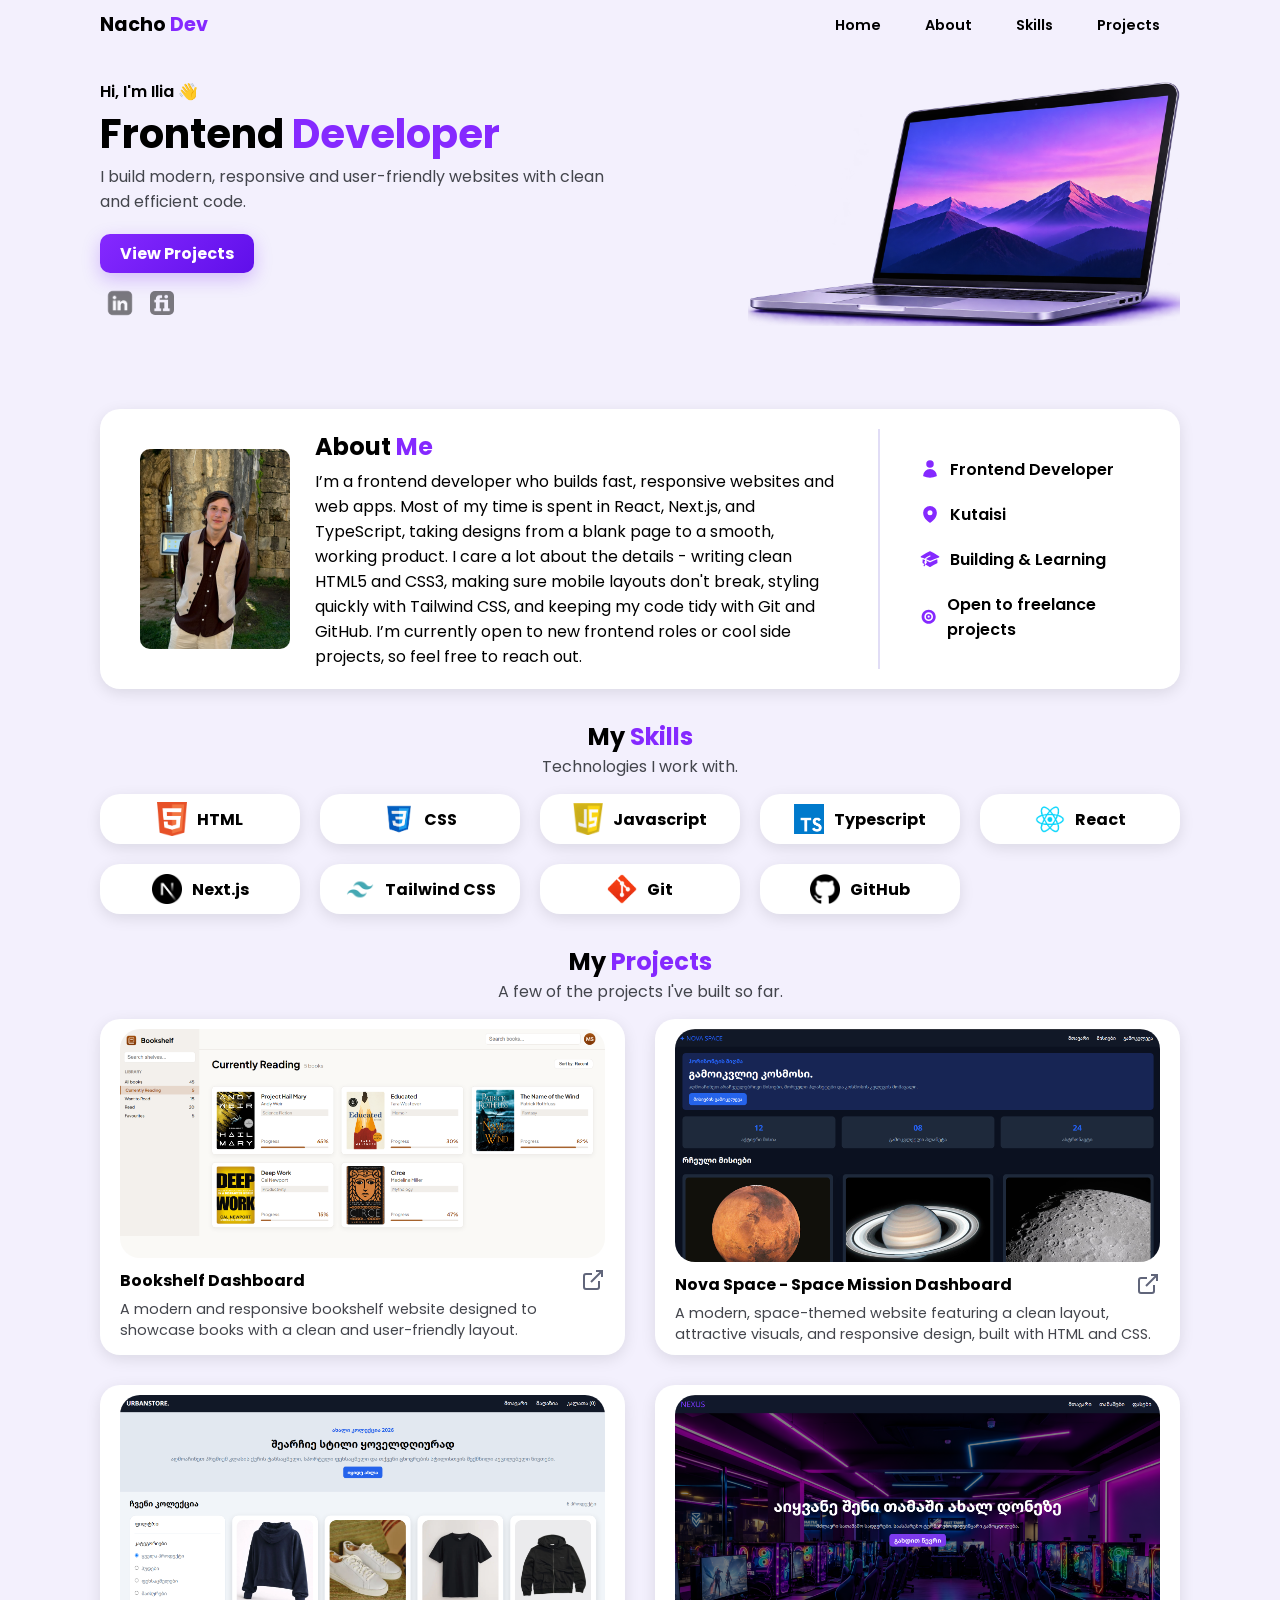
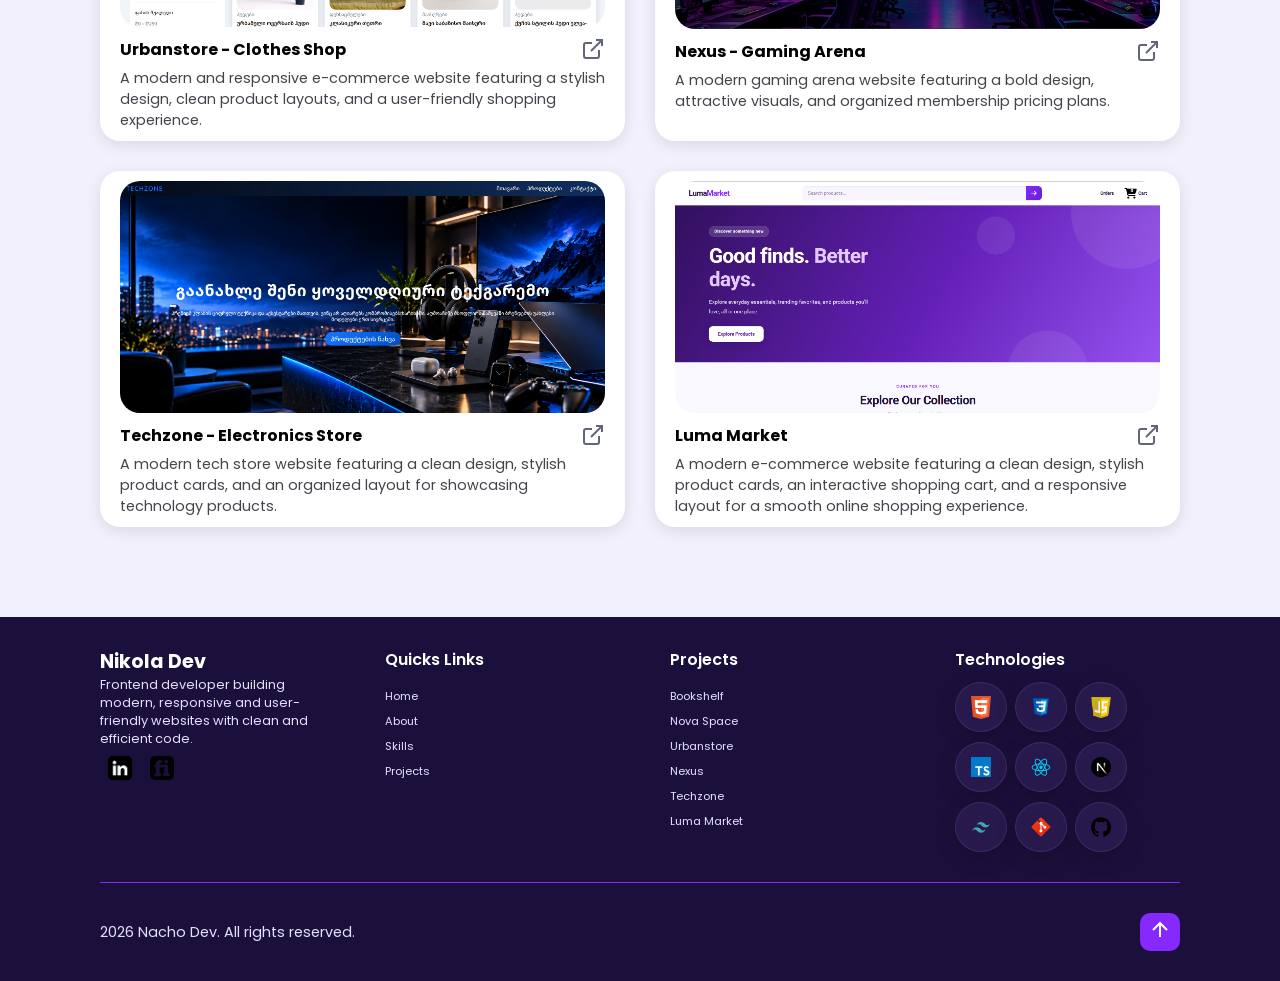
==== index.html @ 89478514 "Initial portfolio upload" ====
<!DOCTYPE html>
<html lang="en">
<head>
   <meta charset="UTF-8">
   <meta name="viewport" content="width=device-width, initial-scale=1.0">
   <title>Nacho Dev - Portfolio</title>
   <link rel="icon" href="images/logo.png" type="image/x-icon">
   <link rel="stylesheet" href="style.css">
   <link rel="preconnect" href="https://fonts.googleapis.com">
   <link rel="preconnect" href="https://fonts.gstatic.com" crossorigin>
   <link href="https://fonts.googleapis.com/css2?family=Poppins:ital,wght@0,100;0,200;0,300;0,400;0,500;0,600;0,700;0,800;0,900;1,100;1,200;1,300;1,400;1,500;1,600;1,700;1,800;1,900&display=swap" rel="stylesheet">
<body>
   <header class="site-header">
      <div class="logo">Nacho <span>Dev</span></div>

      <ul class="nav-links">
         <li><a href="#">Home</a></li>
         <li><a href="#about">About</a></li>
         <li><a href="#skills">Skills</a></li>
         <li><a href="#projects">Projects</a></li>
      </ul>

      <details class="mobile-menu">
         <summary>☰</summary>

         <nav>
            <a href="#">Home</a>
            <a href="#about">About</a>
            <a href="#skills">Skills</a>
            <a href="#projects">Projects</a>
         </nav>
      </details>
   </header>

   <main>
      <section class="hero-section">
         <div>
            <p class="hero-greeting">Hi, I'm Ilia 👋</p>
            <h1>Frontend <span>Developer</span></h1>
            <p class="hero-desc">I build modern, responsive and user-friendly websites with clean and efficient code.</p>
            <a href="#projects" class="view-projects-btn">View Projects</a>
            
            <div class="profile-btns">
               <a href="https://www.linkedin.com/in/ilia-n-b10301450/" target="_blank" rel="noopener noreferrer"><img src="images/linkedin-icon.webp" alt="Linkedin Icon" class="linkedin-profile-icon"></a>
               <a href="https://www.fiverr.com/sellers/narcho_dev/" target="_blank" rel="noopener noreferrer"><img src="images/fiverr-icon.png" alt="Linkedin Icon" class="fiverr-profile-icon"></a>
            </div>
         </div>
         <img src="images/hero-img.png" alt="Hero Image" class="hero-img">
      </section>

      <section class="about-section" id="about">
         <div class="main">
            <img src="images/profile.jpeg" alt="About Image">
            <div class="content">
               <h3>About <span>Me</span></h3>
               <p>I’m a frontend developer who builds fast, responsive websites and web apps. Most of my time is spent in React, Next.js, and TypeScript, taking designs from a blank page to a smooth, working product. I care a lot about the details - writing clean HTML5 and CSS3, making sure mobile layouts don't break, styling quickly with Tailwind CSS, and keeping my code tidy with Git and GitHub. I’m currently open to new frontend roles or cool side projects, so feel free to reach out.</p>
            </div>
         </div>
         <div class="aside">
            <p>
               <svg xmlns="http://www.w3.org/2000/svg" viewBox="0 0 24 24" fill="currentColor" class="w-6 h-6">
                  <path fill-rule="evenodd" d="M7.5 6a4.5 4.5 0 1 1 9 0 4.5 4.5 0 0 1-9 0ZM3.751 20.105a8.25 8.25 0 0 1 16.498 0 .75.75 0 0 1-.437.695A18.683 18.683 0 0 1 12 22.5c-2.786 0-5.433-.608-7.812-1.7a.75.75 0 0 1-.437-.695Z" clip-rule="evenodd" />
               </svg>
               Frontend Developer
            </p>

            <p>
               <svg xmlns="http://www.w3.org/2000/svg" viewBox="0 0 24 24" fill="currentColor" class="w-6 h-6">
                  <path fill-rule="evenodd" d="m11.54 22.351.07.04.028.016a.76.76 0 0 0 .723 0l.028-.015.071-.041a16.975 16.975 0 0 0 1.144-.742 19.58 19.58 0 0 0 2.683-2.282c1.944-1.99 3.963-4.98 3.963-8.827a8.25 8.25 0 0 0-16.5 0c0 3.846 2.02 6.837 3.963 8.827a19.58 19.58 0 0 0 2.682 2.282 16.975 16.975 0 0 0 1.145.742ZM12 13.5a3 3 0 1 0 0-6 3 3 0 0 0 0 6Z" clip-rule="evenodd" />
               </svg>
               Kutaisi
            </p>

            <p>
               <svg xmlns="http://www.w3.org/2000/svg" viewBox="0 0 24 24" fill="currentColor" class="w-6 h-6">
                  <path d="M11.7 2.805a.75.75 0 0 1 .6 0A60.65 60.65 0 0 1 22.83 8.72a.75.75 0 0 1-.231 1.337 49.948 49.948 0 0 0-9.902 3.912l-.003.002c-.114.06-.227.119-.34.18a.75.75 0 0 1-.707 0A50.88 50.88 0 0 0 7.5 12.173v-.224c0-.131.067-.248.172-.311a54.615 54.615 0 0 1 4.653-2.52.75.75 0 0 0-.65-1.352 56.123 56.123 0 0 0-4.78 2.589 1.858 1.858 0 0 0-.859 1.228 49.803 49.803 0 0 0-4.634-1.527.75.75 0 0 1-.231-1.337A60.653 60.653 0 0 1 11.7 2.805Z" />
                  <path d="M13.06 15.473a48.45 48.45 0 0 1 7.666-3.282c.134 1.414.22 2.843.255 4.284a.75.75 0 0 1-.46.711 47.87 47.87 0 0 0-8.105 4.342.75.75 0 0 1-.832 0 47.87 47.87 0 0 0-8.104-4.342.75.75 0 0 1-.461-.71c.035-1.442.121-2.87.255-4.286.921.304 1.83.634 2.726.99v1.27a1.5 1.5 0 0 0-.14 2.508c-.09.38-.222.753-.397 1.11.452.213.901.434 1.346.66a6.727 6.727 0 0 0 .551-1.607 1.5 1.5 0 0 0 .14-2.67v-.645a48.549 48.549 0 0 1 3.44 1.667 2.25 2.25 0 0 0 2.12 0Z" />
                  <path d="M4.462 19.462c.42-.419.753-.89 1-1.395.453.214.902.435 1.347.662a6.742 6.742 0 0 1-1.286 1.794.75.75 0 0 1-1.06-1.06Z" />
               </svg>
               Building & Learning
            </p>

            <p>
               <svg xmlns="http://www.w3.org/2000/svg" viewBox="0 0 24 24" fill="currentColor" class="w-6 h-6">
                  <path fill-rule="evenodd" d="M12 2.25c-5.385 0-9.75 4.365-9.75 9.75s4.365 9.75 9.75 9.75 9.75-4.365 9.75-9.75S17.385 2.25 12 2.25ZM12 6a6 6 0 1 0 0 12 6 6 0 0 0 0-12Zm-3.75 6a3.75 3.75 0 1 1 7.5 0 3.75 3.75 0 0 1-7.5 0ZM12 10.5a1.5 1.5 0 1 0 0 3 1.5 1.5 0 0 0 0-3Z" clip-rule="evenodd" />
               </svg>
               Open to freelance projects
            </p>
         </div>
      </section>

      <section class="skills-section" id="skills">
         <h3>My <span>Skills</span></h3>
         <p class="desc">Technologies I work with.</p>
         <div class="tech-grid">
            <div class="tech-card">
               <img src="images/tech-images/html.webp" alt="Html">
               <p>HTML</p>
            </div>

            <div class="tech-card">
               <img src="images/tech-images/css.png" alt="CSS">
               <p>CSS</p>
            </div>

            <div class="tech-card">
               <img src="images/tech-images/javascript.png" alt="Javascript">
               <p>Javascript</p>
            </div>

            <div class="tech-card">
               <img src="images/tech-images/typescript.png" alt="Typescript">
               <p>Typescript</p>
            </div>

            <div class="tech-card">
               <img src="images/tech-images/react.png" alt="React">
               <p>React</p>
            </div>

            <div class="tech-card">
               <img src="images/tech-images/nextjs.png" alt="Next.js">
               <p>Next.js</p>
            </div>

            <div class="tech-card">
               <img src="images/tech-images/tailwind.webp" alt="Tailwind CSS">
               <p>Tailwind CSS</p>
            </div>

            <div class="tech-card">
               <img src="images/tech-images/git.png" alt="Git">
               <p>Git</p>
            </div>

            <div class="tech-card">
               <img src="images/tech-images/github.png" alt="Git">
               <p>GitHub</p>
            </div>
         </div>
      </section>

      <section class="projects-section" id="projects">
         <h3>My <span>Projects</span></h3>
         <p class="desc">A few of the projects I've built so far.</p>
         <div class="projects-grid">
            <!-- davamateb proeqtebs -->
            <div class="project-card">
               <img src="images/project-images/bookshelf.png" alt="Bookshelf website" class="project-img">
               <div>
                  <p class="project-name">Bookshelf Dashboard</p>
                  <a href="projects/bookshelf-dashboard/index.html" target="_blank" rel="noopener noreferrer">
                     <svg xmlns="http://www.w3.org/2000/svg" viewBox="0 0 24 24" width="24" height="24" fill="none" stroke="#1E2543" stroke-width="2">
                        <path d="M18 13v6a2 2 0 0 1-2 2H5a2 2 0 0 1-2-2V8a2 2 0 0 1 2-2h6" />
                        <polyline points="15 3 21 3 21 9" />
                        <line x1="10" y1="14" x2="21" y2="3" />
                     </svg>
                  </a>
               </div>
               
               <p class="project-desc">A modern and responsive bookshelf website designed to showcase books with a clean and user-friendly layout.</p>
            </div>

            <div class="project-card">
               <img src="images/project-images/novaspace.png" alt="Nova Space website" class="project-img">
               <div>
                  <p class="project-name">Nova Space - Space Mission Dashboard</p>
                  <a href="projects/nova-space-dashboard/index.html" target="_blank" rel="noopener noreferrer">
                     <svg xmlns="http://www.w3.org/2000/svg" viewBox="0 0 24 24" width="24" height="24" fill="none" stroke="#1E2543" stroke-width="2">
                        <path d="M18 13v6a2 2 0 0 1-2 2H5a2 2 0 0 1-2-2V8a2 2 0 0 1 2-2h6" />
                        <polyline points="15 3 21 3 21 9" />
                        <line x1="10" y1="14" x2="21" y2="3" />
                     </svg>
                  </a>
               </div>
               
               <p class="project-desc">A modern, space-themed website featuring a clean layout, attractive visuals, and responsive design, built with HTML and CSS.</p>
            </div>

            <div class="project-card">
               <img src="images/project-images/urbanstore.png" alt="Urbanstore website" class="project-img">
               <div>
                  <p class="project-name">Urbanstore - Clothes Shop</p>
                  <a href="projects/urbanstore-clothes-shop/index.html" target="_blank" rel="noopener noreferrer">
                     <svg xmlns="http://www.w3.org/2000/svg" viewBox="0 0 24 24" width="24" height="24" fill="none" stroke="#1E2543" stroke-width="2">
                        <path d="M18 13v6a2 2 0 0 1-2 2H5a2 2 0 0 1-2-2V8a2 2 0 0 1 2-2h6" />
                        <polyline points="15 3 21 3 21 9" />
                        <line x1="10" y1="14" x2="21" y2="3" />
                     </svg>
                  </a>
               </div>
               <p class="project-desc">A modern and responsive e-commerce website featuring a stylish design, clean product layouts, and a user-friendly shopping experience.</p>
            </div>

            <div class="project-card">
               <img src="images/project-images/nexus.png" alt="Nexus Website" class="project-img">
               <div>
                  <p class="project-name">Nexus - Gaming Arena</p>
                  <a href="projects/nexus-gaming-arena/index.html" target="_blank" rel="noopener noreferrer">
                     <svg xmlns="http://www.w3.org/2000/svg" viewBox="0 0 24 24" width="24" height="24" fill="none" stroke="#1E2543" stroke-width="2">
                        <path d="M18 13v6a2 2 0 0 1-2 2H5a2 2 0 0 1-2-2V8a2 2 0 0 1 2-2h6" />
                        <polyline points="15 3 21 3 21 9" />
                        <line x1="10" y1="14" x2="21" y2="3" />
                     </svg>
                  </a>
               </div>
               <p class="project-desc">A modern gaming arena website featuring a bold design, attractive visuals, and organized membership pricing plans.</p>
            </div>

            <div class="project-card">
               <img src="images/project-images/techzone.png" alt="Nexus Website" class="project-img">
               <div>
                  <p class="project-name">Techzone - Electronics Store</p>
                  <a href="projects/techzone-tech-store/index.html" target="_blank" rel="noopener noreferrer">
                     <svg xmlns="http://www.w3.org/2000/svg" viewBox="0 0 24 24" width="24" height="24" fill="none" stroke="#1E2543" stroke-width="2">
                        <path d="M18 13v6a2 2 0 0 1-2 2H5a2 2 0 0 1-2-2V8a2 2 0 0 1 2-2h6" />
                        <polyline points="15 3 21 3 21 9" />
                        <line x1="10" y1="14" x2="21" y2="3" />
                     </svg>
                  </a>
               </div>
               <p class="project-desc">A modern tech store website featuring a clean design, stylish product cards, and an organized layout for showcasing technology products.</p>
            </div>

            <div class="project-card">
               <img src="images/project-images/luma-market.png" alt="Nexus Website" class="project-img">
               <div>
                  <p class="project-name">Luma Market</p>
                  <a href="https://luma-market-demo.vercel.app" target="_blank" rel="noopener noreferrer">
                     <svg xmlns="http://www.w3.org/2000/svg" viewBox="0 0 24 24" width="24" height="24" fill="none" stroke="#1E2543" stroke-width="2">
                        <path d="M18 13v6a2 2 0 0 1-2 2H5a2 2 0 0 1-2-2V8a2 2 0 0 1 2-2h6" />
                        <polyline points="15 3 21 3 21 9" />
                        <line x1="10" y1="14" x2="21" y2="3" />
                     </svg>
                  </a>
               </div>
               <p class="project-desc">A modern e-commerce website featuring a clean design, stylish product cards, an interactive shopping cart, and a responsive layout for a smooth online shopping experience.</p>
            </div>
         </div>
      </section>
   </main>

   <footer class="site-footer">
      <div class="footer-top">
         <div class="footer-about">
            <p class="name">Nikola Dev</p>
            <p class="about-desc">Frontend developer building modern, responsive and user-friendly websites with clean and efficient code.</p>
            <div class="footer-profile-btns">
               <a href="https://www.linkedin.com/in/ilia-n-b10301450/" target="_blank" rel="noopener noreferrer"><img src="images/linkedin-icon.webp" alt="Linkedin Icon" class="linkedin-profile-icon"></a>
               <a href="https://www.fiverr.com/narcho_dev" target="_blank" rel="noopener noreferrer"><img src="images/fiverr-icon.png" alt="Fiverr Icon" class="fiverr-profile-icon"></a>
            </div>
         </div>

         <div class="footer-quick-links">
            <p class="title">Quicks Links</p>
            <ul class="footer-links">
               <li><a href="">Home</a></li>
               <li><a href="">About</a></li>
               <li><a href="">Skills</a></li>
               <li><a href="">Projects</a></li>
            </ul>
         </div>

         <div class="projects">
            <p class="title">Projects</p>
            <ul class="footer-links">
               <li><a href="projects/bookshelf-dashboard/index.html" target="_blank" rel="noopener noreferrer">Bookshelf</a></li>
               <li><a href="projects/nova-space-dashboard/index.html" target="_blank" rel="noopener noreferrer">Nova Space</a></li>
               <li><a href="projects/urbanstore-clothes-shop/index.html" target="_blank" rel="noopener noreferrer">Urbanstore</a></li>
               <li><a href="projects/nexus-gaming-arena/index.html" target="_blank" rel="noopener noreferrer">Nexus</a></li>
               <li><a href="projects/techzone-tech-store/index.html" target="_blank" rel="noopener noreferrer">Techzone</a></li>
               <li><a href="https://luma-market-demo.vercel.app" target="_blank" rel="noopener noreferrer">Luma Market</a></li>
            </ul>
         </div>

         <div class="footer-tech-sec">
            <p class="title">Technologies</p>
            <div class="footer-tech-grid">
               <div class="footer-tech-card">
                  <img src="images/tech-images/html.webp" alt="Html">
               </div>

               <div class="footer-tech-card">
                  <img src="images/tech-images/css.png" alt="CSS">
               </div>

               <div class="footer-tech-card">
                  <img src="images/tech-images/javascript.png" alt="Javascript">
               </div>

               <div class="footer-tech-card">
                  <img src="images/tech-images/typescript.png" alt="Typescript">
               </div>

               <div class="footer-tech-card">
                  <img src="images/tech-images/react.png" alt="React">
               </div>

               <div class="footer-tech-card">
                  <img src="images/tech-images/nextjs.png" alt="Next.js">
               </div>

               <div class="footer-tech-card">
                  <img src="images/tech-images/tailwind.webp" alt="Tailwind CSS">
               </div>

               <div class="footer-tech-card">
                  <img src="images/tech-images/git.png" alt="Git">
               </div>

               <div class="footer-tech-card">
                  <img src="images/tech-images/github.png" alt="Git">
               </div>
            </div>
         </div>
      </div>
      
      <div class="footer-foot">
         <p>2026 Nacho Dev. All rights reserved.</p>
         <a href="#" class="top-link">
           <svg xmlns="http://www.w3.org/2000/svg" viewBox="0 0 24 24" width="24" height="24" fill="none" stroke="#FFFFFF" stroke-width="2" style="stroke: #FFFFFF;">
               <path d="M12 19V5" />
               <path d="M5 12l7-7 7 7" />
            </svg>
         </a>
      </div>
   </footer>
</body>
</html>
---- style.css ----
* {
   margin: 0;
   padding: 0;
   box-sizing: border-box;
}

html {
   scroll-behavior: smooth;
}

body {
   font-family: 'Poppins', sans-serif;
   background-color: #F3F0FD;
}

.site-header {
   position: sticky;
   top: 0;
   background-color: #F3F0FD;
   display: flex;
   justify-content: space-between;
   align-items: center;
   width: 100%;
   padding: 10px 200px;
   z-index: 1000;
}

.logo {
   font-weight: 700;
   font-size: 1.2rem;
}

.logo span {
   color: #8529FF;
}

.nav-links {
   list-style-type: none;
}

.nav-links li {
   display: inline-block;
}

.nav-links li a {
   padding: 10px 20px;
   text-decoration: none;
   color: #000000;
   font-weight: 600;
   font-size: .9rem;
   border-radius: 10px;
   transition: all 0.3s ease;
}

.nav-links li a:hover  {
   background-color: #8529FF;
}

.mobile-menu {
   display: none;
}

main {
   padding: 50px 200px;
}

.hero-section {
   max-width: 100%;
   height: 30vh;
   margin-bottom: 70px;
   display: flex;
   align-items: center;
   justify-content: space-between;
}

.hero-img {
   width: 40%;
}

.hero-greeting {
  font-weight: 600;
}

.hero-section h1 {
   font-size: 3rem;
}

.hero-section span {
   color: #8529FF;
}

.hero-desc {
   width: 50%;
   margin-bottom: 20px;
   color: #43454c;
}

.view-projects-btn {
   display: inline-block;
   font-family: "Poppins", sans-serif;
   font-weight: 700;
   text-decoration: none;
   background: linear-gradient(135deg, #8529FF, #5F0FEA);
   color: #ffffff;
   border: none;
   padding: 7px 20px;
   border-radius: 10px;
   box-shadow: 0 6px 18px rgba(113, 24, 245, 0.25);
   margin-bottom: 10px;
   cursor: pointer;
   transition: all 0.3s ease;
}

.view-projects-btn:hover {
   transform: translate(0px, -5px);
   box-shadow: 0 8px 24px rgba(113, 24, 245, 0.35);
}

.profile-btns {
   display: flex;
   align-items: center;
   gap: 10px;
}

.profile-btns a {
   opacity: 0.5;
   transition: all 0.3s ease;
   cursor: default;
}

.profile-btns a:hover {
   opacity: 0.7;
}

.linkedin-profile-icon {
   width: 40px;
}

.fiverr-profile-icon {
   width: 24px;
   border-radius: 5px;
}

.about-section {
   scroll-margin-top: 60px;
   display: grid;
   grid-template-columns: 1fr 300px;
   background-color: #ffffff;
   padding: 20px 0;
   border-radius: 20px;
   box-shadow: 0 4px 15px rgba(0, 0, 0, 0.1);
   margin-bottom: 30px;
}

.about-section .main {
   display: flex;
   align-items: center;
   gap: 25px;
   border-right: 2px solid #E1DDF6;
   padding: 0 40px;
}

.about-section img {
   width: 200px;
   height: 200px;
   object-fit: cover;
   border-radius: 10px;
}

.about-section h3 {
   font-size: 1.5rem;
   margin-bottom: 5px;
}

.about-section span {
   color: #8529FF;
}

.about-section .aside {
   padding: 0 40px;
   display: flex;
   flex-direction: column;
   justify-content: center;
   gap: 20px;
}

.about-section .aside p {
   display: flex;
   align-items: center;
   gap: 10px;
   font-weight: 600;
}

.about-section .aside svg {
   color: #8529FF;
   width: 20px;
}

.skills-section {
   scroll-margin-top: 60px;
   margin-bottom: 30px;
}

.skills-section h3 {
   font-size: 1.5rem;
   text-align: center;
}

.skills-section span {
   color: #8529FF;
}

.skills-section .desc {
   text-align: center;
   color: #43454c;
   margin-bottom: 15px;
}

.tech-grid {
   display: grid;
   grid-template-columns: repeat(auto-fit, minmax(170px, 1fr));
   gap: 20px;
}

.tech-card {
   height: 50px;
   display: flex;
   justify-content: center;
   align-items: center;
   padding: 0 40px;
   gap: 10px;
   background-color: #ffffff;
   border-radius: 20px;
   box-shadow: 0 4px 15px rgba(0, 0, 0, 0.1);
   transition: all 0.3s ease;
}

.tech-card:hover {
   transform: translate(0px, -5px);
   box-shadow: 0 8px 25px rgba(0, 0, 0, 0.25);
}

.tech-card img {
   width: 30px;
   height: auto;
}

.tech-card p {
   font-size: 0.9;
   font-weight: 700;
   white-space: nowrap;
}

.projects-section {
   scroll-margin-top: 60px;
   margin-bottom: 70px;
}

.projects-section h3 {
   font-size: 1.5rem;
   text-align: center;
}

.projects-section span {
   color: #8529FF;
}

.projects-section .desc {
   text-align: center;
   color: #43454c;
   margin-bottom: 15px;
}

.projects-grid {
   display: grid;
   grid-template-columns: repeat(auto-fit, minmax(350px, 1fr));
   gap: 30px;
}

.project-card {
   background-color: #ffffff;
   padding: 10px 20px;
   border-radius: 20px;
   box-shadow: 0 4px 15px rgba(0, 0, 0, 0.1);
   transition: all 0.3s ease;
}

.project-card:hover {
   transform: translate(0px, -5px);
   box-shadow: 0 8px 25px rgba(0, 0, 0, 0.25);
}

.project-img {
   display: block;
   width: 100%;
   border-radius: 20px;
   margin: 0 auto 10px auto;
}

.project-card div {
   display: flex;
   justify-content: space-between;
}

.project-card a {
   opacity: 0.7;
   cursor: default;
   transition: all 0.3s ease;
}

.project-card a:hover {
   opacity: 1;
}

.project-name {
   font-weight: 700;
}

.project-desc {
   font-size: 0.9rem;
   color: #43454c;
}

.site-footer {
   background-color: #1B103B;
   padding: 0 200px;
}

.footer-top {
   display: grid;
   grid-template-columns: repeat(auto-fit, minmax(220px, 1fr));
   grid-template-areas: "about links projects techs";
   gap: 60px;
   border-bottom: 1px solid #8529FF;
   padding: 30px 0;
}

.footer-tech-grid {
   display: grid;
   grid-template-columns: repeat(auto-fit, 50px);
   gap: 10px;
}

.footer-tech-card {
   height: 50px;
   display: flex;
   justify-content: center;
   align-items: center;
   padding: 0px 25px;
   gap: 10px;
   background-color: #28194D;
   border: 1px solid #3D2B65;
   border-radius: 50%;
   box-shadow: 0 6px 20px rgba(0, 0, 0, 0.18);
   transition: all 0.3s ease;
}

.footer-tech-card:hover {
   transform: translate(0px, -5px);
   box-shadow: 0 8px 25px rgba(0, 0, 0, 0.25);
}

.footer-tech-card img {
   width: 20px;
}

.name {
   color: #ffffff;
   font-size: 1.2rem;
   font-weight: 700;
}

.about-desc {
   color: #E5DEFF;
   font-size: 0.8rem;
}

.footer-profile-btns {
   display: flex;
   align-items: center;
   gap: 10px;
}

.footer-links {
   list-style-type: none;
}

.footer-links a {
   color: #E5DEFF;
   text-decoration: none;
   font-size: 0.7rem;
}

.footer-about {
   grid-area: about;
}

.footer-quick-links {
   grid-area: links;
}

.footer-top .projects {
   grid-area: projects;
}

.footer-tech-sec {
   grid-area: techs;
}

.footer-top .title {
   color: #ffffff;
   font-size: 1rem;
   font-weight: 600;
   margin-bottom: 10px;
}

.footer-foot {
   display: flex;
   justify-content: space-between;
   align-items: center;
   padding: 30px 0;
}

.footer-foot p {
   font-size: 0.9rem;
   color: #E5DEFF;
}

.top-link {
   background-color: #8529FF;
   color: white;
   border-radius: 10px;
   padding: 5px 8px 2px 8px;
   transition: all 0.2s ease;
}

.top-link:hover {
   background-color: #6d22cf;
}

.top-link svg {
   color: #ffffff;
}

@media screen and (min-width: 1921px) {
   .site-header, main, .site-footer {
      padding-right: 300px;
      padding-left: 300px;
   }

   .hero-img {
      width: 30%;
   }
}

@media screen and (max-width: 1450px) {
   .site-header {
      padding: 10px 100px;
   }

   main {
      padding: 20px 100px;
   }

   .hero-section h1 {
      font-size: 2.5rem;
   }

   .hero-desc {
      width: 80%;
   }

   .site-footer {
      padding: 0 100px;
   }

   .footer-top {
      grid-template-columns: repeat(auto-fit, minmax(180px, 1fr));
     
   }
}

@media screen and (max-width: 1250px) {
   .about-section img {
      display: none;
   }

   .footer-top {
      grid-template-columns: repeat(2, minmax(0, 1fr));
      grid-template-areas: 
         "about links"
         "projects techs";
   }

   /* .about-section {
      grid-template-columns: 1fr;
   }

   .about-section .main {
      border-right: none;
      border-bottom: 2px solid #E1DDF6;
   }

   .about-section .main, .about-section .aside {
      padding: 20px 40px;
   } */
}

@media screen and (max-width: 1024px) {
   .site-header {
      padding: 10px 50px;
   }

   main {
      padding: 20px 50px;
   }

   .hero-section h1 {
      font-size: 2rem;
   }

   
}

@media screen and (max-width: 890px) {
   main {
      padding: 40px 50px;
   }

   .about-section {
      grid-template-columns: 1fr;
   }

   .about-section .main {
      border-right: none;
      border-bottom: 2px solid #E1DDF6;
   }

   .about-section .main, .about-section .aside {
      padding: 20px 40px;
   }

   .hero-desc {
      width: 90%;
   }
   .site-footer {
      padding: 0 50px;
   }

   
}

.mobile-menu {
  display: none;
}

@media screen and (max-width: 768px) {
   .site-header {
      position: sticky;
      top: 0;
      flex-direction: row;
      gap: 15px;
      padding: 10px 30px;
   }

   .mobile-menu {
      display: block;
   }

   .mobile-menu summary {
      font-size: 1.8rem;
      list-style-type: none;
      color: #8529FF;
   }

   .mobile-menu nav {
      position: absolute;
      background-color: #ffffff;
      right: 30px;
      border-radius: 10px;
      box-shadow: 0 2px 8px rgba(0, 0, 0, 0.08);
      z-index: 10;
      padding: 5px 10px;
   }

   .mobile-menu a {
      display: block;
      color: #000000;
      text-decoration: none;
      padding: 10px 20px;
   }

   .nav-links {
      display: none;
      width: 100%;
   }

   .nav-links li {
      display: block;
      margin-bottom: 10px;
   }

   .nav-links a {
      display: block;
      width: 100%;
      padding: 20px;
      text-align: center;
      background-color: #1F2937;
   }

   main {
      padding: 10px 30px;
   }

   .hero-section {
      margin-bottom: 10px;
      height: auto;
      min-height: 30vh;
   }

   .hero-section h1 {
      font-size: 1.8rem;
   }

   .projects-grid {
      grid-template-columns: repeat(auto-fit, 100%);
   }
}

@media screen and (max-width: 643px) {
   .hero-desc {
      width: 100%;
   }

   .hero-img {
      display: none;
   }

   .footer-top {
      grid-template-columns: repeat(2, minmax(0, 1fr));
      grid-template-areas: 
         "about about"
         "links projects"
         "techs techs";
   }
}
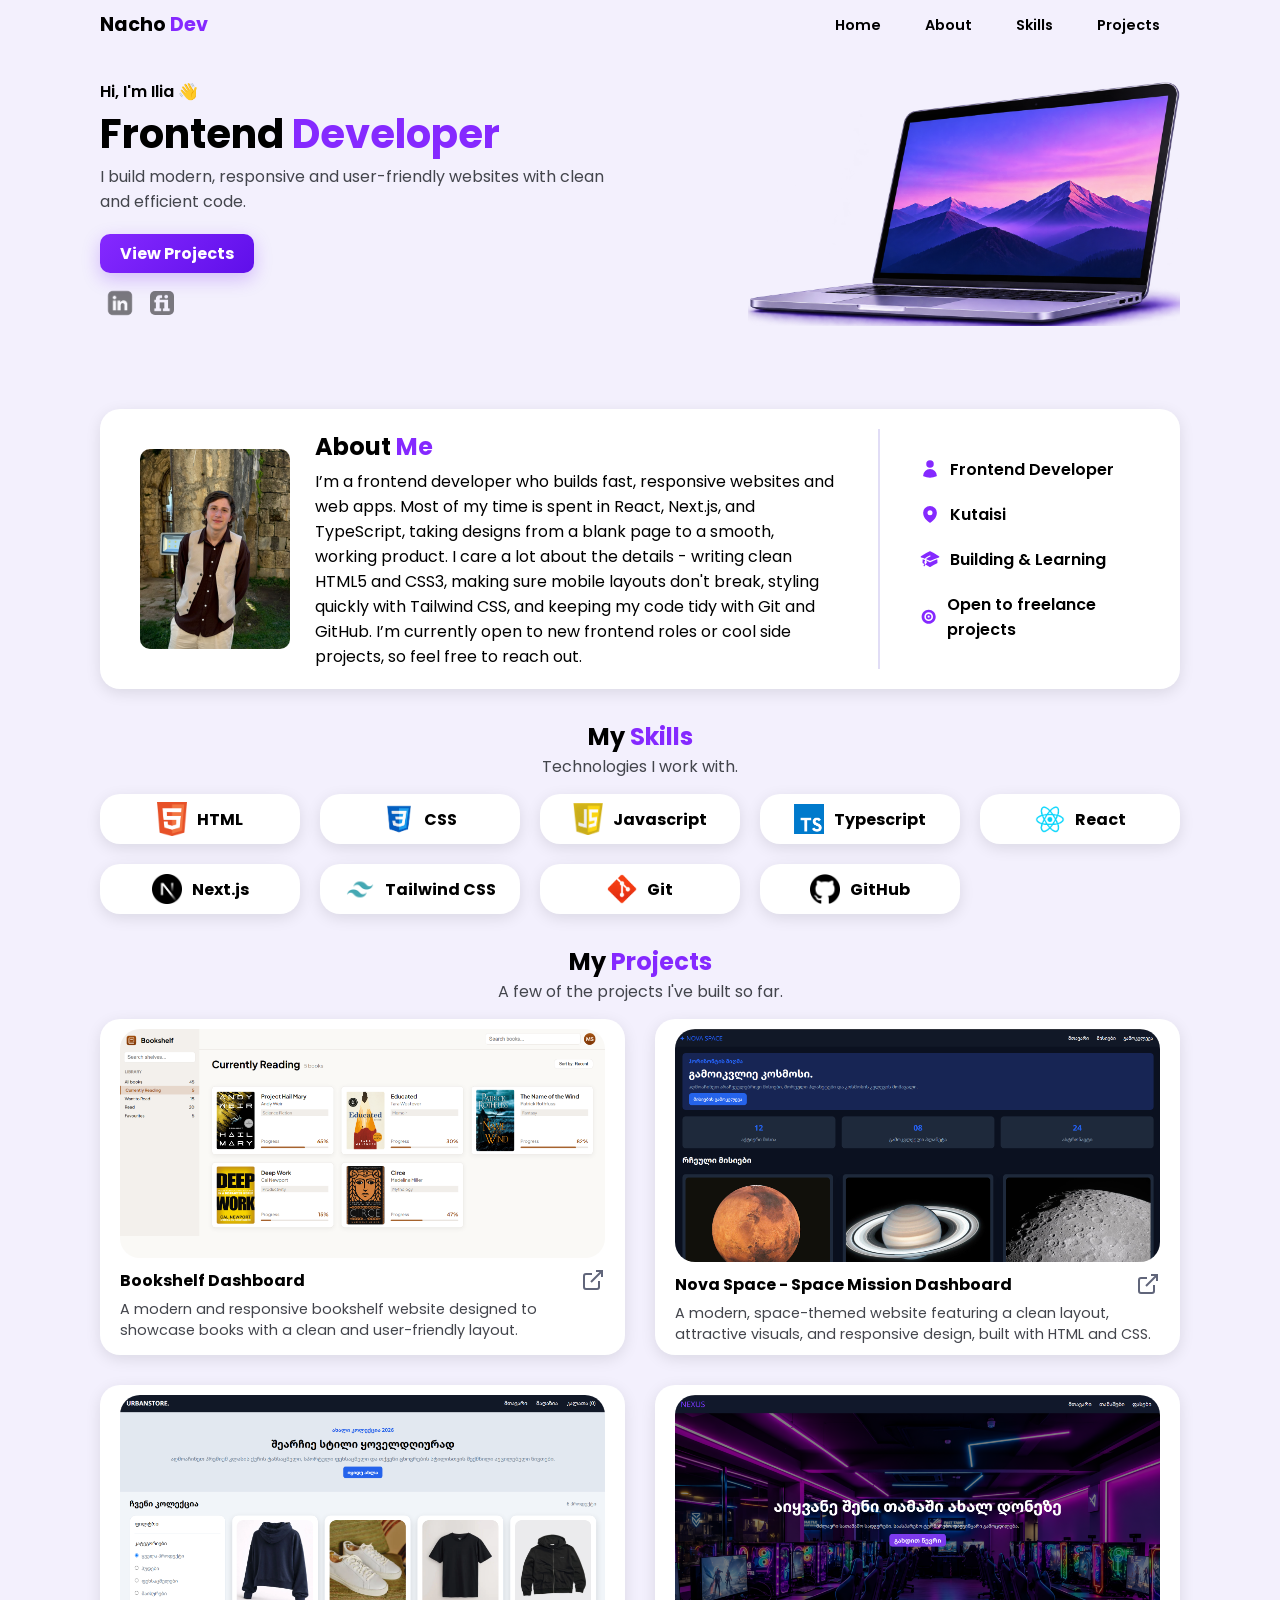
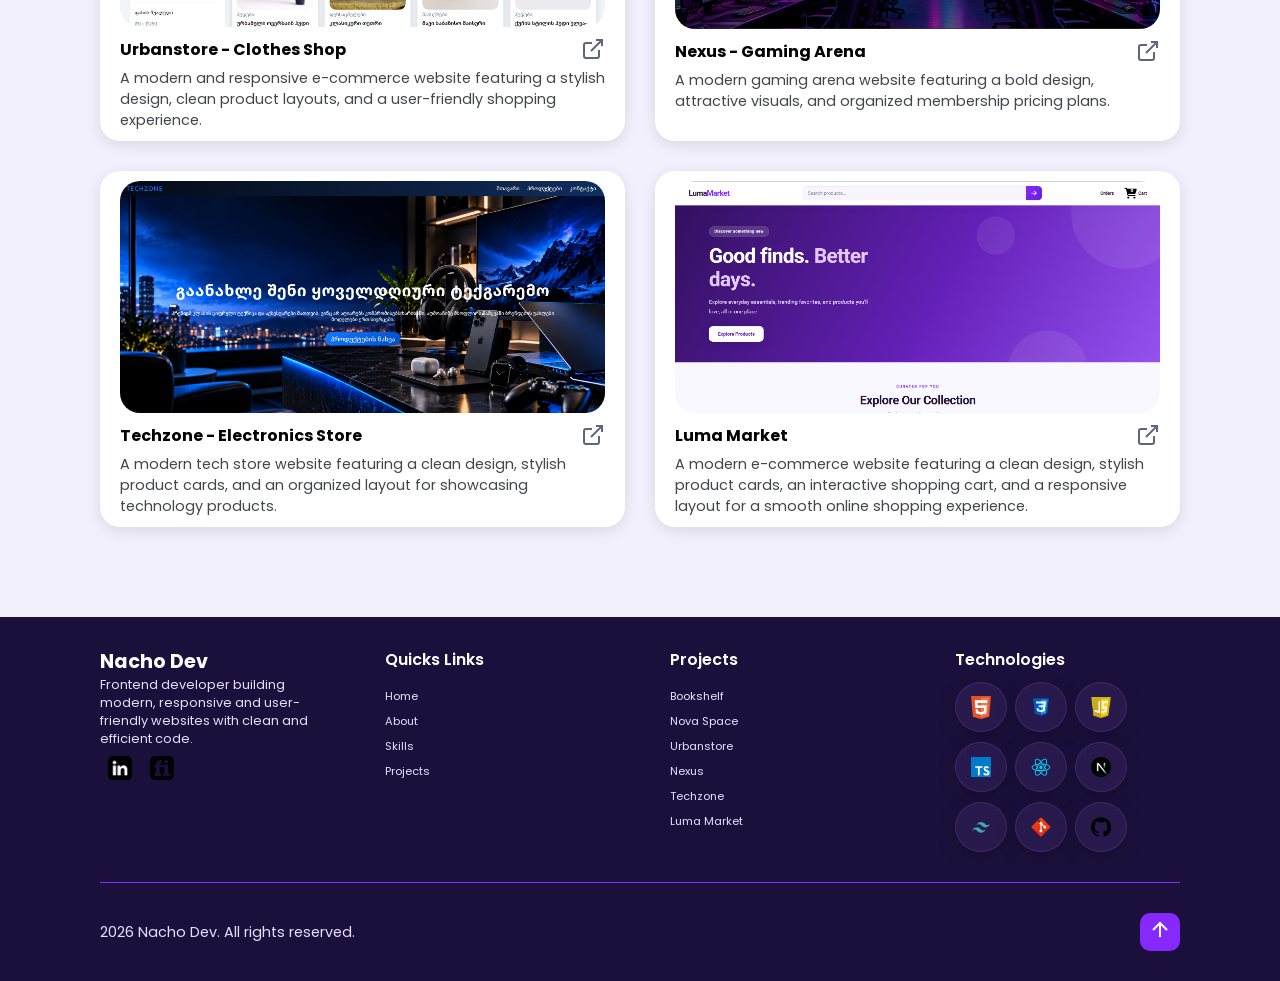
==== commit 1d15ad31: "Fix portfolio name from Nikola to Nacho" ====
--- a/index.html
+++ b/index.html
@@ -243,7 +243,7 @@
    <footer class="site-footer">
       <div class="footer-top">
          <div class="footer-about">
-            <p class="name">Nikola Dev</p>
+            <p class="name">Nacho Dev</p>
             <p class="about-desc">Frontend developer building modern, responsive and user-friendly websites with clean and efficient code.</p>
             <div class="footer-profile-btns">
                <a href="https://www.linkedin.com/in/ilia-n-b10301450/" target="_blank" rel="noopener noreferrer"><img src="images/linkedin-icon.webp" alt="Linkedin Icon" class="linkedin-profile-icon"></a>
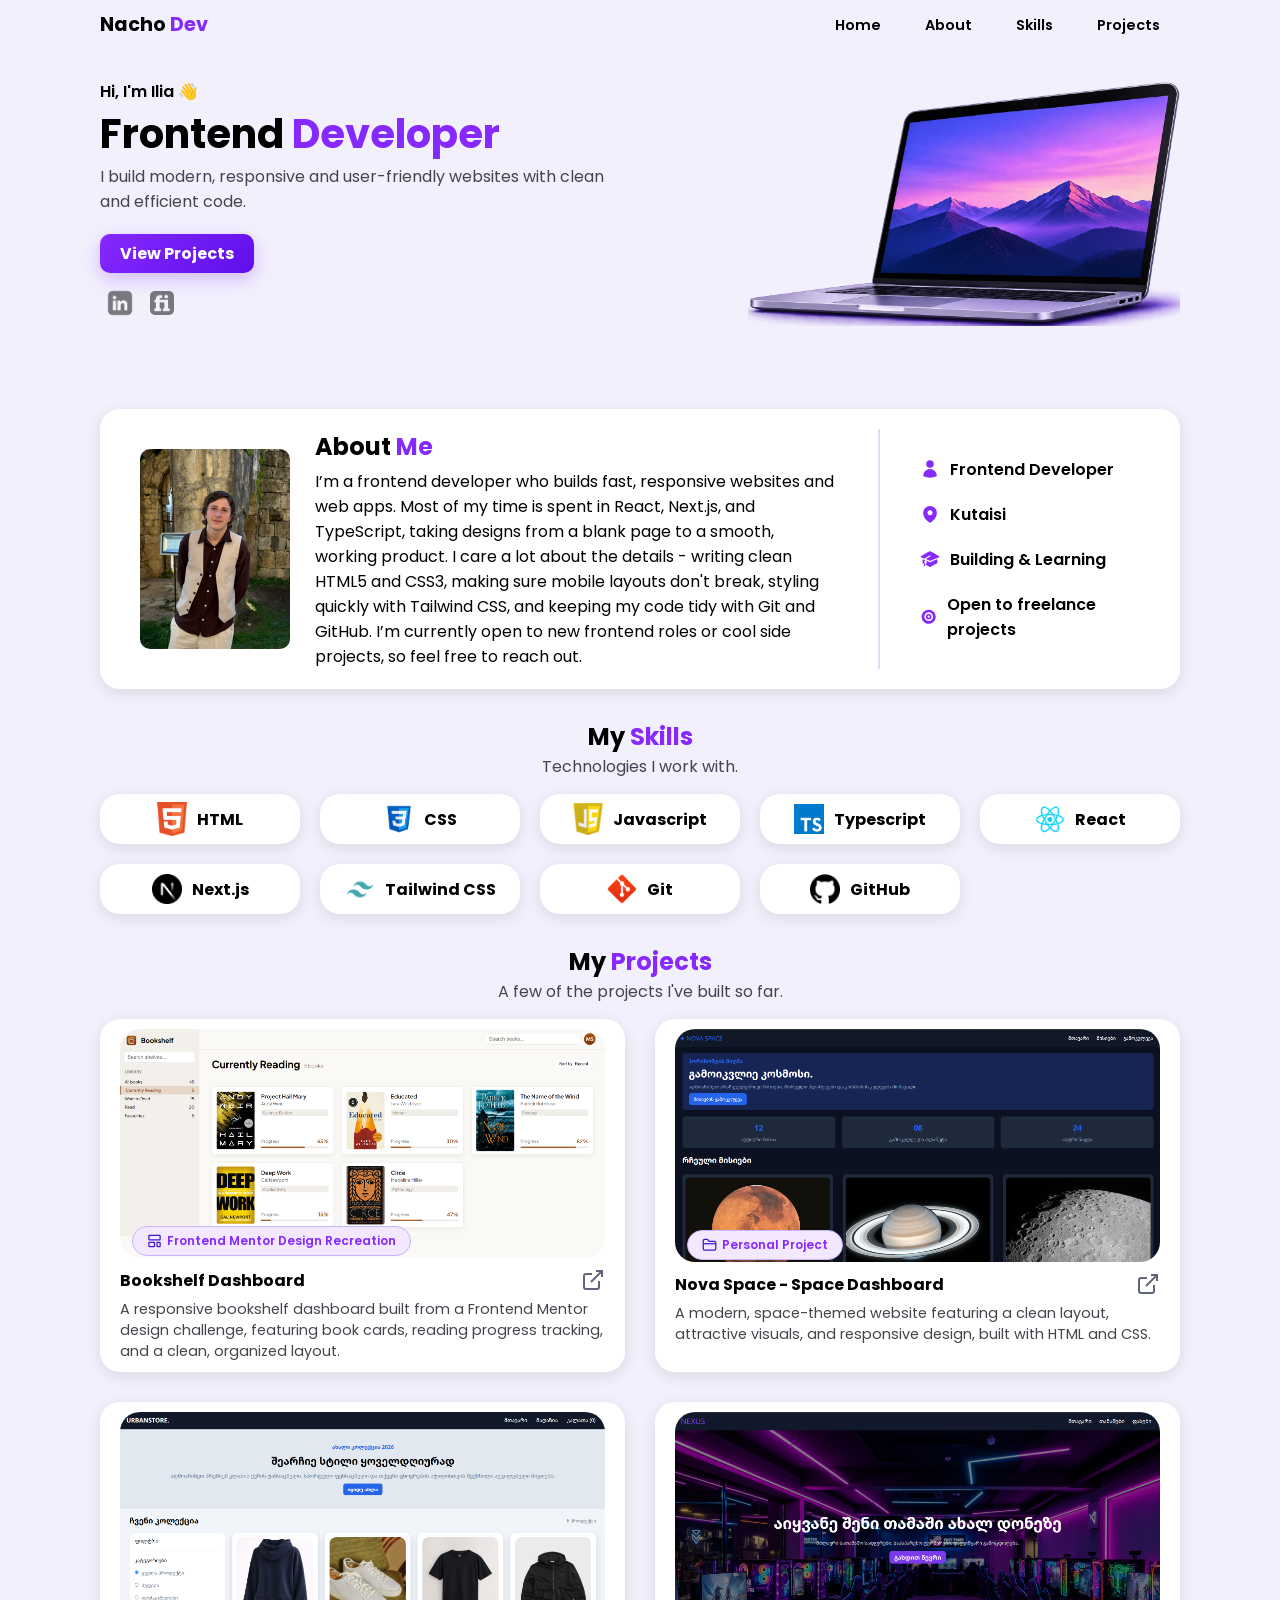
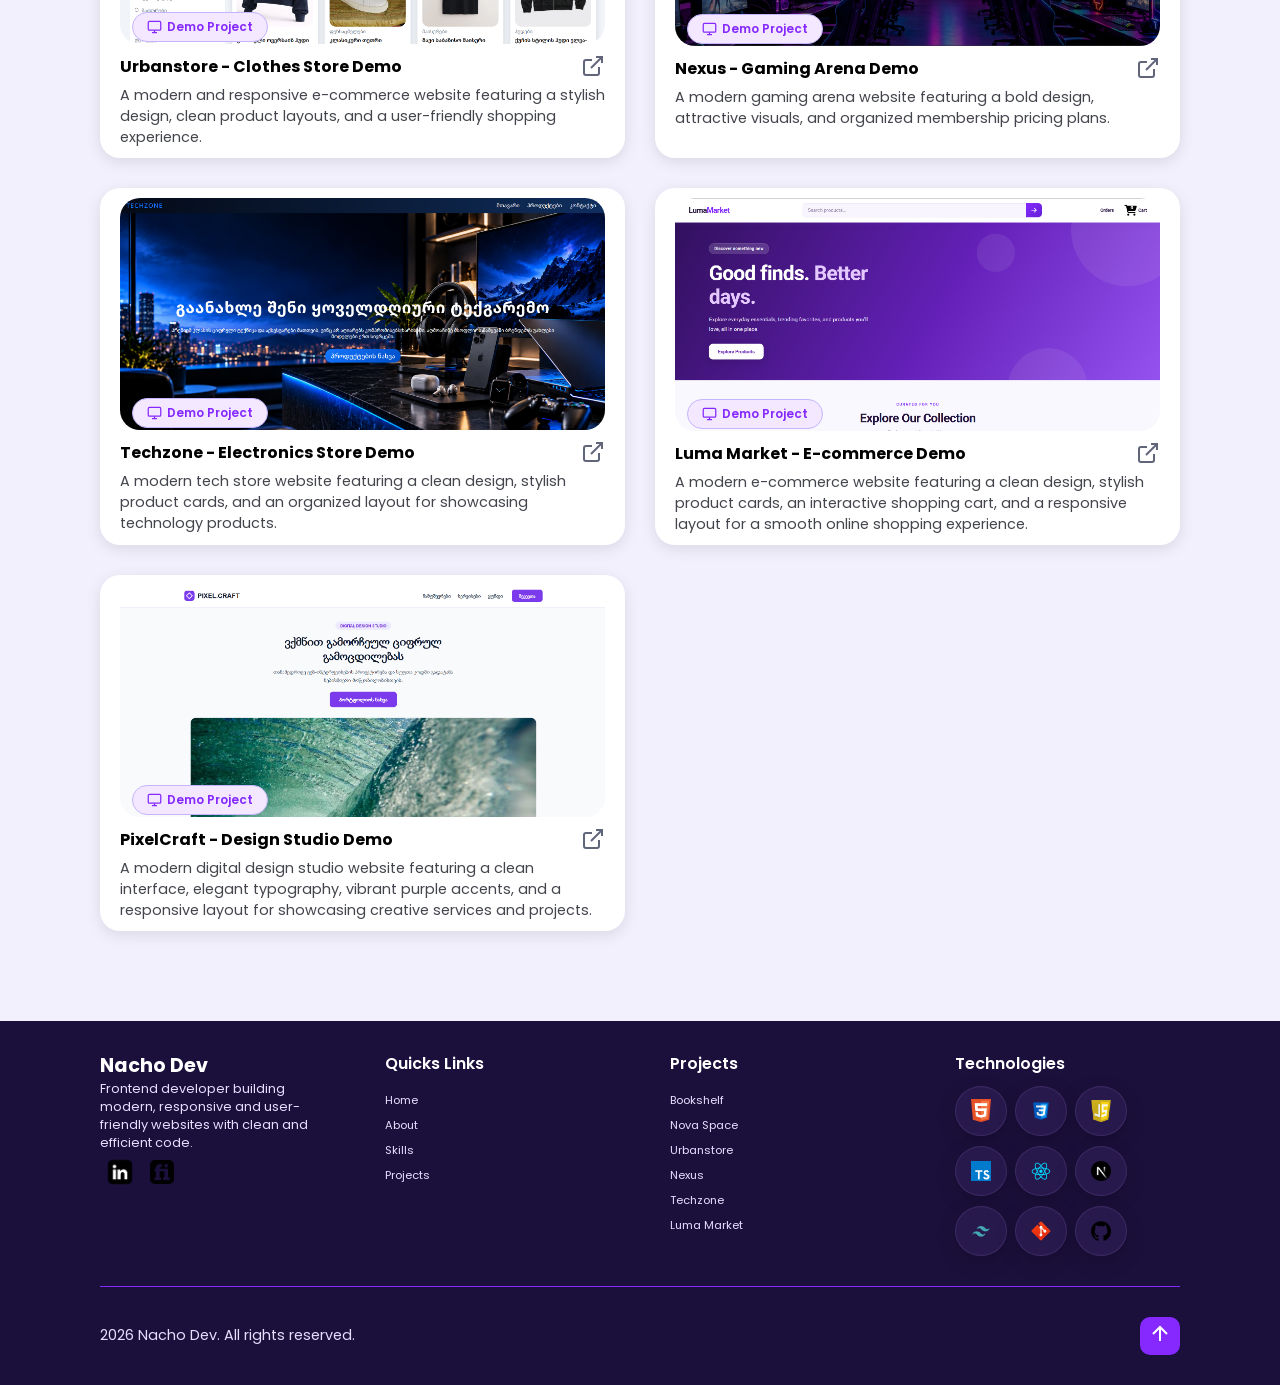
==== commit 281be1e5: "Update portfolio projects and labels" ====
--- a/index.html
+++ b/index.html
@@ -144,9 +144,18 @@
          <h3>My <span>Projects</span></h3>
          <p class="desc">A few of the projects I've built so far.</p>
          <div class="projects-grid">
-            <!-- davamateb proeqtebs -->
-            <div class="project-card">
-               <img src="images/project-images/bookshelf.png" alt="Bookshelf website" class="project-img">
+            <div class="project-card">
+               <div class="project-image">
+                  <img src="images/project-images/bookshelf.png" alt="Bookshelf website">
+                  <span class="project-label">
+                     <svg xmlns="http://www.w3.org/2000/svg" viewBox="0 0 24 24" width="64" height="64" fill="none" stroke="#4214C7" stroke-width="2">
+                        <rect width="18" height="7" x="3" y="3" rx="1" />
+                        <rect width="9" height="7" x="3" y="14" rx="1" />
+                        <rect width="5" height="7" x="16" y="14" rx="1" />
+                     </svg>
+                     Frontend Mentor Design Recreation
+                  </span>
+               </div>
                <div>
                   <p class="project-name">Bookshelf Dashboard</p>
                   <a href="projects/bookshelf-dashboard/index.html" target="_blank" rel="noopener noreferrer">
@@ -158,13 +167,22 @@
                   </a>
                </div>
                
-               <p class="project-desc">A modern and responsive bookshelf website designed to showcase books with a clean and user-friendly layout.</p>
-            </div>
-
-            <div class="project-card">
-               <img src="images/project-images/novaspace.png" alt="Nova Space website" class="project-img">
-               <div>
-                  <p class="project-name">Nova Space - Space Mission Dashboard</p>
+               <p class="project-desc">A responsive bookshelf dashboard built from a Frontend Mentor design challenge, featuring book cards, reading progress tracking, and a clean, organized layout.</p>
+            </div>
+
+            <div class="project-card">
+               <div class="project-image">
+                  <img src="images/project-images/novaspace.png" alt="Nova Space website">
+                  <span class="project-label">
+                     <svg xmlns="http://www.w3.org/2000/svg" viewBox="0 0 24 24" width="64" height="64" fill="none" stroke="#4214C7" stroke-width="2">
+                        <path d="M4 20h16a2 2 0 0 0 2-2V8a2 2 0 0 0-2-2h-7.93a2 2 0 0 1-1.66-.9l-.82-1.2A2 2 0 0 0 7.93 3H4a2 2 0 0 0-2 2v13c0 1.1.9 2 2 2Z" />
+                        <path d="M2 10h20" />
+                     </svg>
+                     Personal Project
+                  </span>
+               </div>
+               <div>
+                  <p class="project-name">Nova Space - Space Dashboard</p>
                   <a href="projects/nova-space-dashboard/index.html" target="_blank" rel="noopener noreferrer">
                      <svg xmlns="http://www.w3.org/2000/svg" viewBox="0 0 24 24" width="24" height="24" fill="none" stroke="#1E2543" stroke-width="2">
                         <path d="M18 13v6a2 2 0 0 1-2 2H5a2 2 0 0 1-2-2V8a2 2 0 0 1 2-2h6" />
@@ -178,9 +196,19 @@
             </div>
 
             <div class="project-card">
-               <img src="images/project-images/urbanstore.png" alt="Urbanstore website" class="project-img">
-               <div>
-                  <p class="project-name">Urbanstore - Clothes Shop</p>
+               <div class="project-image">
+                  <img src="images/project-images/urbanstore.png" alt="Urbanstore Website">
+                  <span class="project-label">
+                     <svg xmlns="http://www.w3.org/2000/svg" viewBox="0 0 24 24" width="64" height="64" fill="none" stroke="currentColor" stroke-width="2">
+                        <rect x="2" y="3" width="20" height="14" rx="2" ry="2" />
+                        <line x1="12" y1="17" x2="12" y2="21" />
+                        <line x1="8" y1="21" x2="16" y2="21" />
+                     </svg>
+                     Demo Project
+                  </span>
+               </div>
+               <div>
+                  <p class="project-name">Urbanstore - Clothes Store Demo</p>
                   <a href="projects/urbanstore-clothes-shop/index.html" target="_blank" rel="noopener noreferrer">
                      <svg xmlns="http://www.w3.org/2000/svg" viewBox="0 0 24 24" width="24" height="24" fill="none" stroke="#1E2543" stroke-width="2">
                         <path d="M18 13v6a2 2 0 0 1-2 2H5a2 2 0 0 1-2-2V8a2 2 0 0 1 2-2h6" />
@@ -193,9 +221,19 @@
             </div>
 
             <div class="project-card">
-               <img src="images/project-images/nexus.png" alt="Nexus Website" class="project-img">
-               <div>
-                  <p class="project-name">Nexus - Gaming Arena</p>
+               <div class="project-image">
+                  <img src="images/project-images/nexus.png" alt="Nexus Website">
+                  <span class="project-label">
+                     <svg xmlns="http://www.w3.org/2000/svg" viewBox="0 0 24 24" width="64" height="64" fill="none" stroke="currentColor" stroke-width="2">
+                        <rect x="2" y="3" width="20" height="14" rx="2" ry="2" />
+                        <line x1="12" y1="17" x2="12" y2="21" />
+                        <line x1="8" y1="21" x2="16" y2="21" />
+                     </svg>
+                     Demo Project
+                  </span>
+               </div>
+               <div>
+                  <p class="project-name">Nexus - Gaming Arena Demo</p>
                   <a href="projects/nexus-gaming-arena/index.html" target="_blank" rel="noopener noreferrer">
                      <svg xmlns="http://www.w3.org/2000/svg" viewBox="0 0 24 24" width="24" height="24" fill="none" stroke="#1E2543" stroke-width="2">
                         <path d="M18 13v6a2 2 0 0 1-2 2H5a2 2 0 0 1-2-2V8a2 2 0 0 1 2-2h6" />
@@ -208,9 +246,19 @@
             </div>
 
             <div class="project-card">
-               <img src="images/project-images/techzone.png" alt="Nexus Website" class="project-img">
-               <div>
-                  <p class="project-name">Techzone - Electronics Store</p>
+               <div class="project-image">
+                  <img src="images/project-images/techzone.png" alt="Nexus Website">
+                  <span class="project-label">
+                     <svg xmlns="http://www.w3.org/2000/svg" viewBox="0 0 24 24" width="64" height="64" fill="none" stroke="currentColor" stroke-width="2">
+                        <rect x="2" y="3" width="20" height="14" rx="2" ry="2" />
+                        <line x1="12" y1="17" x2="12" y2="21" />
+                        <line x1="8" y1="21" x2="16" y2="21" />
+                     </svg>
+                     Demo Project
+                  </span>
+               </div>
+               <div>
+                  <p class="project-name">Techzone - Electronics Store Demo</p>
                   <a href="projects/techzone-tech-store/index.html" target="_blank" rel="noopener noreferrer">
                      <svg xmlns="http://www.w3.org/2000/svg" viewBox="0 0 24 24" width="24" height="24" fill="none" stroke="#1E2543" stroke-width="2">
                         <path d="M18 13v6a2 2 0 0 1-2 2H5a2 2 0 0 1-2-2V8a2 2 0 0 1 2-2h6" />
@@ -223,9 +271,19 @@
             </div>
 
             <div class="project-card">
-               <img src="images/project-images/luma-market.png" alt="Nexus Website" class="project-img">
-               <div>
-                  <p class="project-name">Luma Market</p>
+               <div class="project-image">
+                  <img src="images/project-images/luma-market.png" alt="Nexus Website">
+                  <span class="project-label">
+                     <svg xmlns="http://www.w3.org/2000/svg" viewBox="0 0 24 24" width="64" height="64" fill="none" stroke="currentColor" stroke-width="2">
+                        <rect x="2" y="3" width="20" height="14" rx="2" ry="2" />
+                        <line x1="12" y1="17" x2="12" y2="21" />
+                        <line x1="8" y1="21" x2="16" y2="21" />
+                     </svg>
+                     Demo Project
+                  </span>
+               </div>
+               <div>
+                  <p class="project-name">Luma Market - E-commerce Demo</p>
                   <a href="https://luma-market-demo.vercel.app" target="_blank" rel="noopener noreferrer">
                      <svg xmlns="http://www.w3.org/2000/svg" viewBox="0 0 24 24" width="24" height="24" fill="none" stroke="#1E2543" stroke-width="2">
                         <path d="M18 13v6a2 2 0 0 1-2 2H5a2 2 0 0 1-2-2V8a2 2 0 0 1 2-2h6" />
@@ -235,6 +293,31 @@
                   </a>
                </div>
                <p class="project-desc">A modern e-commerce website featuring a clean design, stylish product cards, an interactive shopping cart, and a responsive layout for a smooth online shopping experience.</p>
+            </div>
+
+            <div class="project-card">
+               <div class="project-image">
+                  <img src="images/project-images/pixel-craft.png" alt="Pixel Craft Website">
+                  <span class="project-label">
+                     <svg xmlns="http://www.w3.org/2000/svg" viewBox="0 0 24 24" width="64" height="64" fill="none" stroke="currentColor" stroke-width="2">
+                        <rect x="2" y="3" width="20" height="14" rx="2" ry="2" />
+                        <line x1="12" y1="17" x2="12" y2="21" />
+                        <line x1="8" y1="21" x2="16" y2="21" />
+                     </svg>
+                     Demo Project
+                  </span>
+               </div>
+               <div>
+                  <p class="project-name">PixelCraft - Design Studio Demo</p>
+                  <a href="projects/pixel-craft-agency/index.html" target="_blank" rel="noopener noreferrer">
+                     <svg xmlns="http://www.w3.org/2000/svg" viewBox="0 0 24 24" width="24" height="24" fill="none" stroke="#1E2543" stroke-width="2">
+                        <path d="M18 13v6a2 2 0 0 1-2 2H5a2 2 0 0 1-2-2V8a2 2 0 0 1 2-2h6" />
+                        <polyline points="15 3 21 3 21 9" />
+                        <line x1="10" y1="14" x2="21" y2="3" />
+                     </svg>
+                  </a>
+               </div>
+               <p class="project-desc">A modern digital design studio website featuring a clean interface, elegant typography, vibrant purple accents, and a responsive layout for showcasing creative services and projects.</p>
             </div>
          </div>
       </section>
--- a/style.css
+++ b/style.css
@@ -290,11 +290,36 @@
    box-shadow: 0 8px 25px rgba(0, 0, 0, 0.25);
 }
 
-.project-img {
+.project-image {
+   position: relative;
+}
+
+.project-image img {
    display: block;
    width: 100%;
    border-radius: 20px;
    margin: 0 auto 10px auto;
+}
+
+.project-label {
+   display: flex;
+   align-items: center;
+   height: 30px;
+   bottom: 12px;
+   left: 12px;
+   gap: 5px;
+   position: absolute;
+   background-color: #F3E8FF;
+   color: #8529FF;
+   border: 1px solid #C4B5FD;
+   border-radius: 50px;
+   font-size: 0.75rem;
+   font-weight: 600;
+   padding: 0 14px;
+}
+
+.project-label svg {
+   width: 15px;
 }
 
 .project-card div {
@@ -442,7 +467,7 @@
    color: #ffffff;
 }
 
-@media screen and (min-width: 1921px) {
+@media screen and (min-width: 1920px) {
    .site-header, main, .site-footer {
       padding-right: 300px;
       padding-left: 300px;
@@ -491,19 +516,6 @@
          "about links"
          "projects techs";
    }
-
-   /* .about-section {
-      grid-template-columns: 1fr;
-   }
-
-   .about-section .main {
-      border-right: none;
-      border-bottom: 2px solid #E1DDF6;
-   }
-
-   .about-section .main, .about-section .aside {
-      padding: 20px 40px;
-   } */
 }
 
 @media screen and (max-width: 1024px) {
@@ -518,8 +530,6 @@
    .hero-section h1 {
       font-size: 2rem;
    }
-
-   
 }
 
 @media screen and (max-width: 890px) {
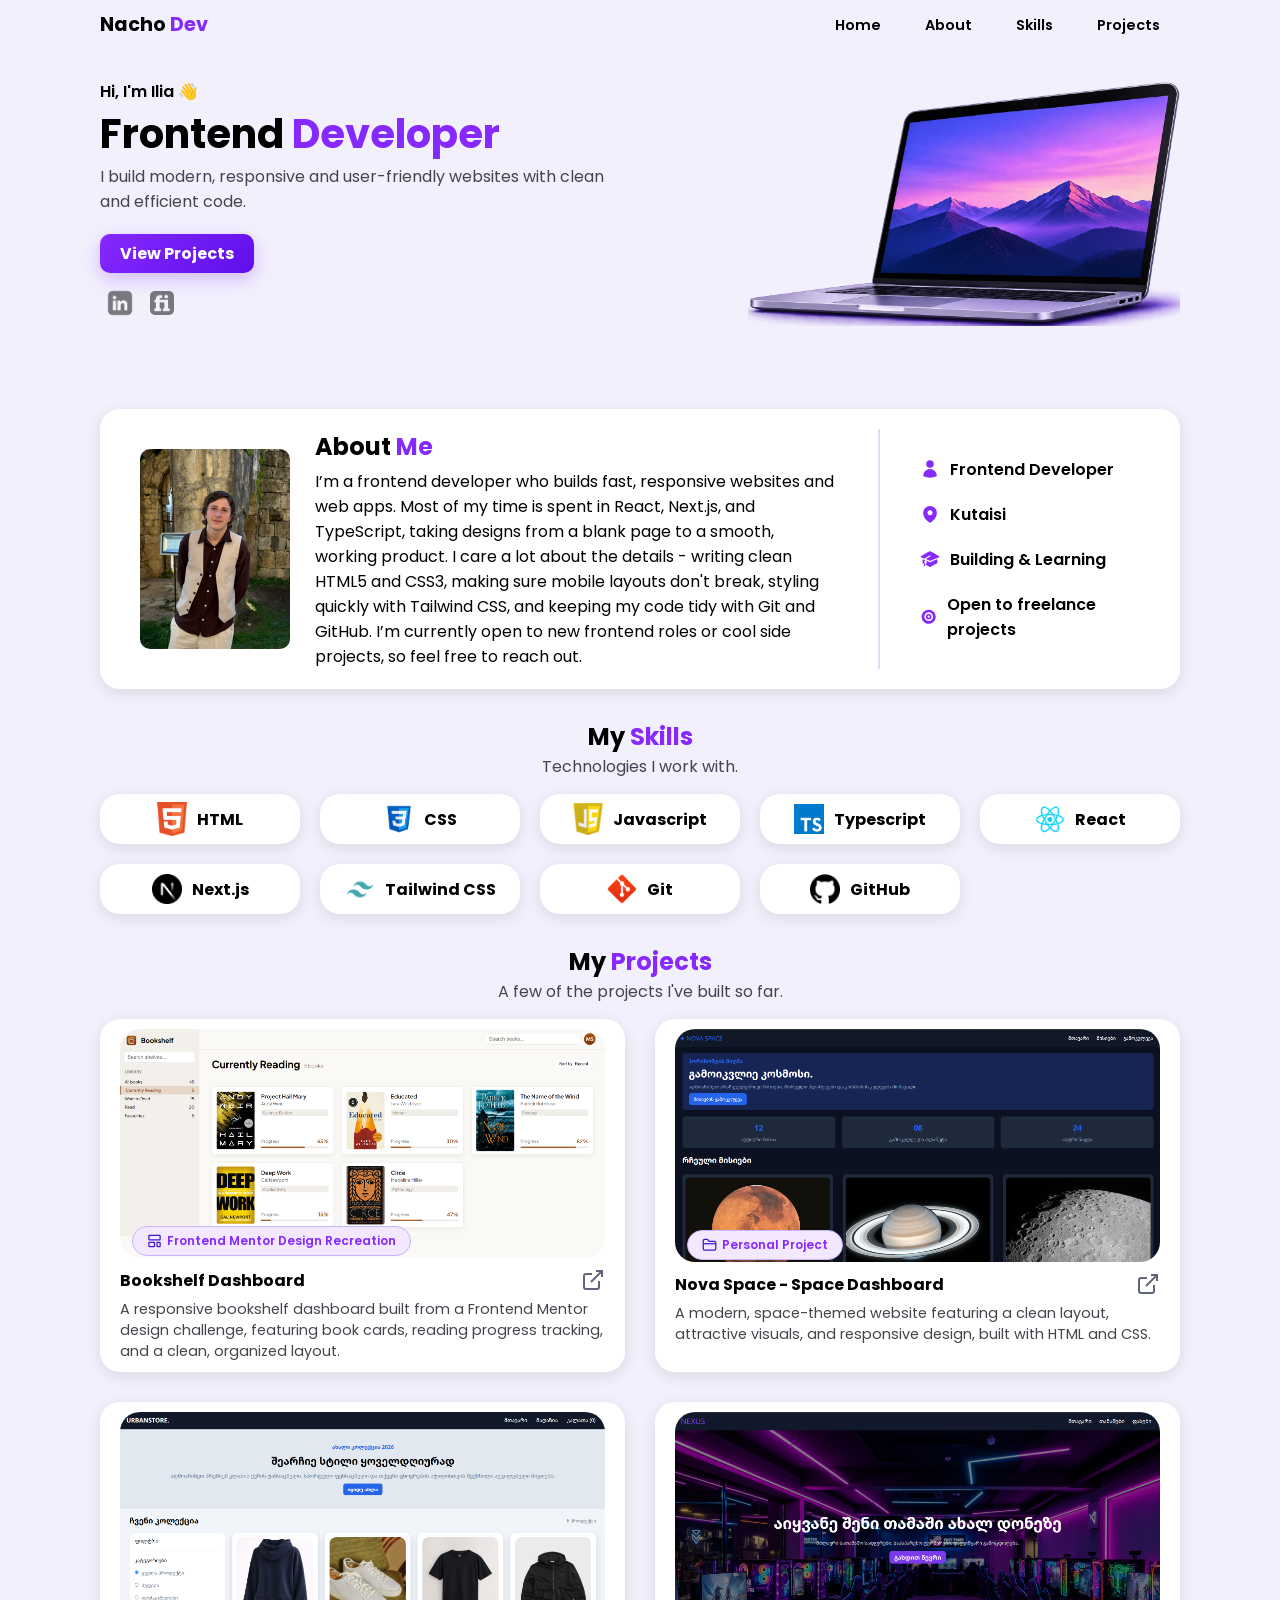
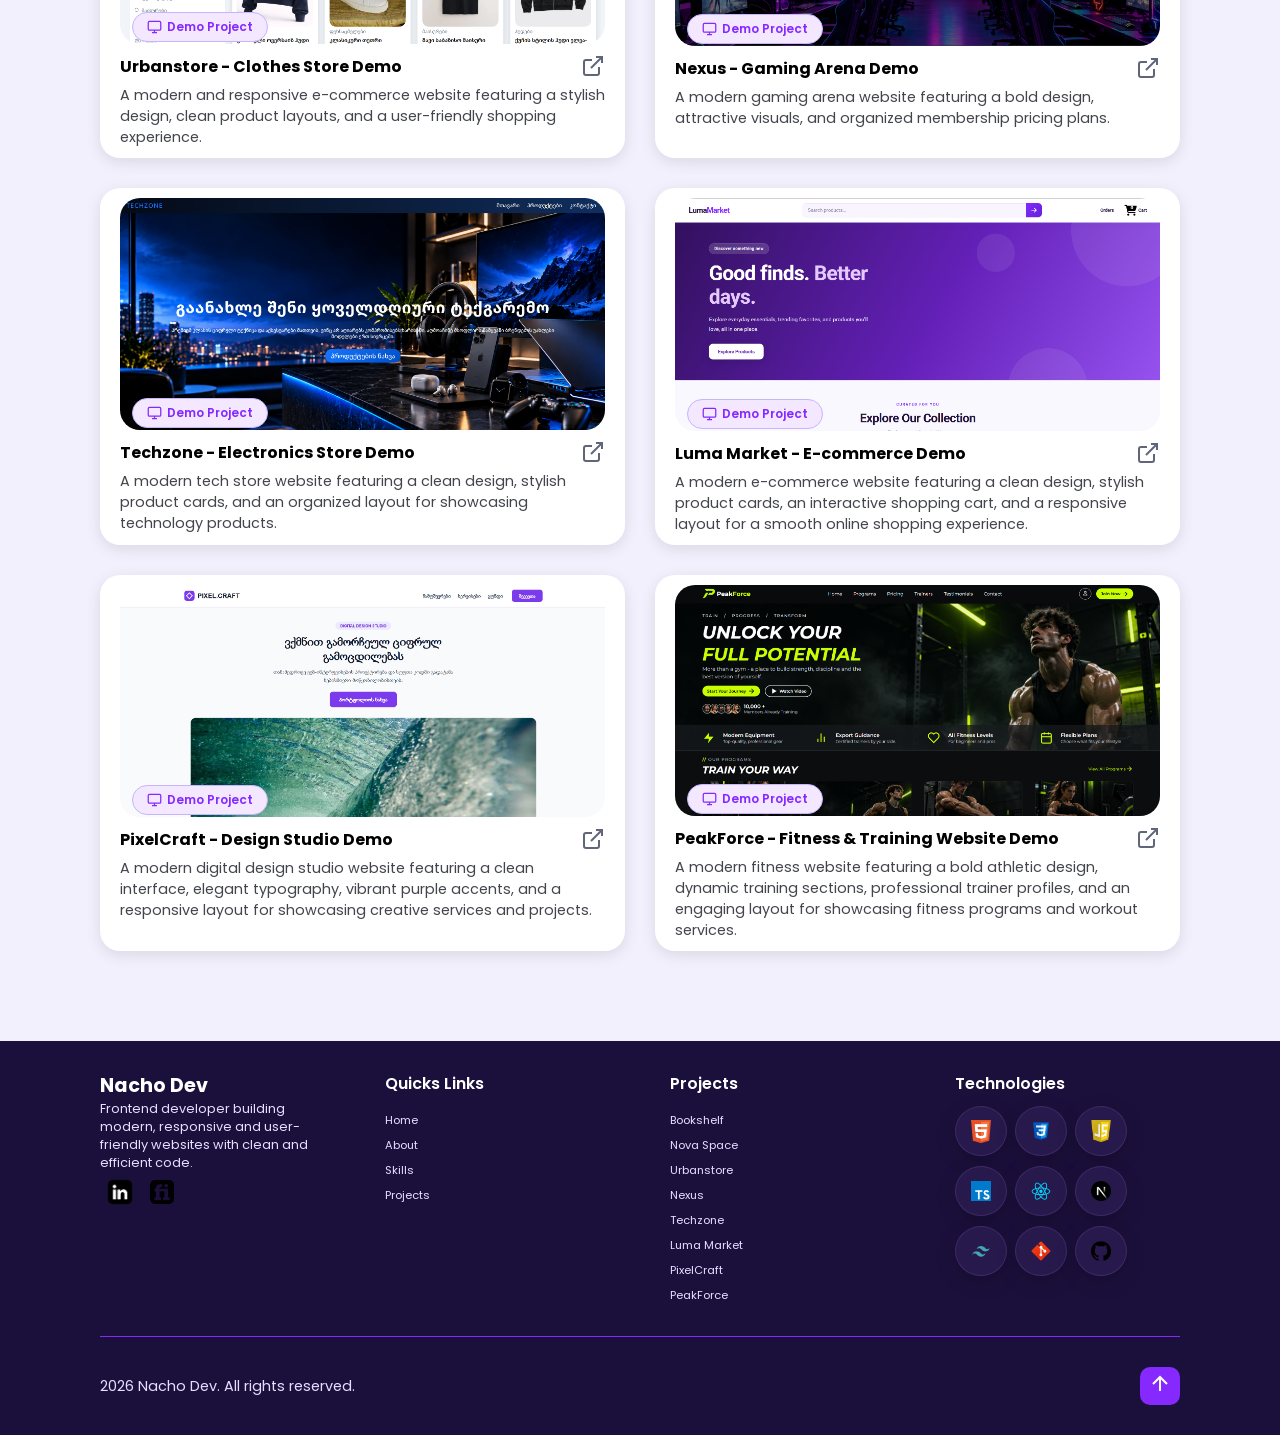
==== commit 66c129ea: "Update PeakForce website" ====
--- a/index.html
+++ b/index.html
@@ -319,6 +319,31 @@
                </div>
                <p class="project-desc">A modern digital design studio website featuring a clean interface, elegant typography, vibrant purple accents, and a responsive layout for showcasing creative services and projects.</p>
             </div>
+
+            <div class="project-card">
+               <div class="project-image">
+                  <img src="images/project-images/peakforce.png" alt="PeakForce Website">
+                  <span class="project-label">
+                     <svg xmlns="http://www.w3.org/2000/svg" viewBox="0 0 24 24" width="64" height="64" fill="none" stroke="currentColor" stroke-width="2">
+                        <rect x="2" y="3" width="20" height="14" rx="2" ry="2" />
+                        <line x1="12" y1="17" x2="12" y2="21" />
+                        <line x1="8" y1="21" x2="16" y2="21" />
+                     </svg>
+                     Demo Project
+                  </span>
+               </div>
+               <div>
+                  <p class="project-name">PeakForce - Fitness &amp; Training Website Demo</p>
+                  <a href="projects/peakforce-fitness-website/index.html" target="_blank" rel="noopener noreferrer">
+                     <svg xmlns="http://www.w3.org/2000/svg" viewBox="0 0 24 24" width="24" height="24" fill="none" stroke="#1E2543" stroke-width="2">
+                        <path d="M18 13v6a2 2 0 0 1-2 2H5a2 2 0 0 1-2-2V8a2 2 0 0 1 2-2h6" />
+                        <polyline points="15 3 21 3 21 9" />
+                        <line x1="10" y1="14" x2="21" y2="3" />
+                     </svg>
+                  </a>
+               </div>
+               <p class="project-desc">A modern fitness website featuring a bold athletic design, dynamic training sections, professional trainer profiles, and an engaging layout for showcasing fitness programs and workout services.</p>
+            </div>
          </div>
       </section>
    </main>
@@ -353,6 +378,8 @@
                <li><a href="projects/nexus-gaming-arena/index.html" target="_blank" rel="noopener noreferrer">Nexus</a></li>
                <li><a href="projects/techzone-tech-store/index.html" target="_blank" rel="noopener noreferrer">Techzone</a></li>
                <li><a href="https://luma-market-demo.vercel.app" target="_blank" rel="noopener noreferrer">Luma Market</a></li>
+               <li><a href="projects/pixel-craft-agency/index.html" target="_blank" rel="noopener noreferrer">PixelCraft</a></li>
+               <li><a href="projects/peakforce-fitness-website/index.html" target="_blank" rel="noopener noreferrer">PeakForce</a></li>
             </ul>
          </div>
 
--- a/style.css
+++ b/style.css
@@ -653,4 +653,14 @@
          "links projects"
          "techs techs";
    }
+}
+
+@media screen and (max-width: 380px) {
+   .project-label {
+      font-size: 0.6rem;
+   }
+
+   .project-label svg {
+      width: 10px;
+   }
 }
